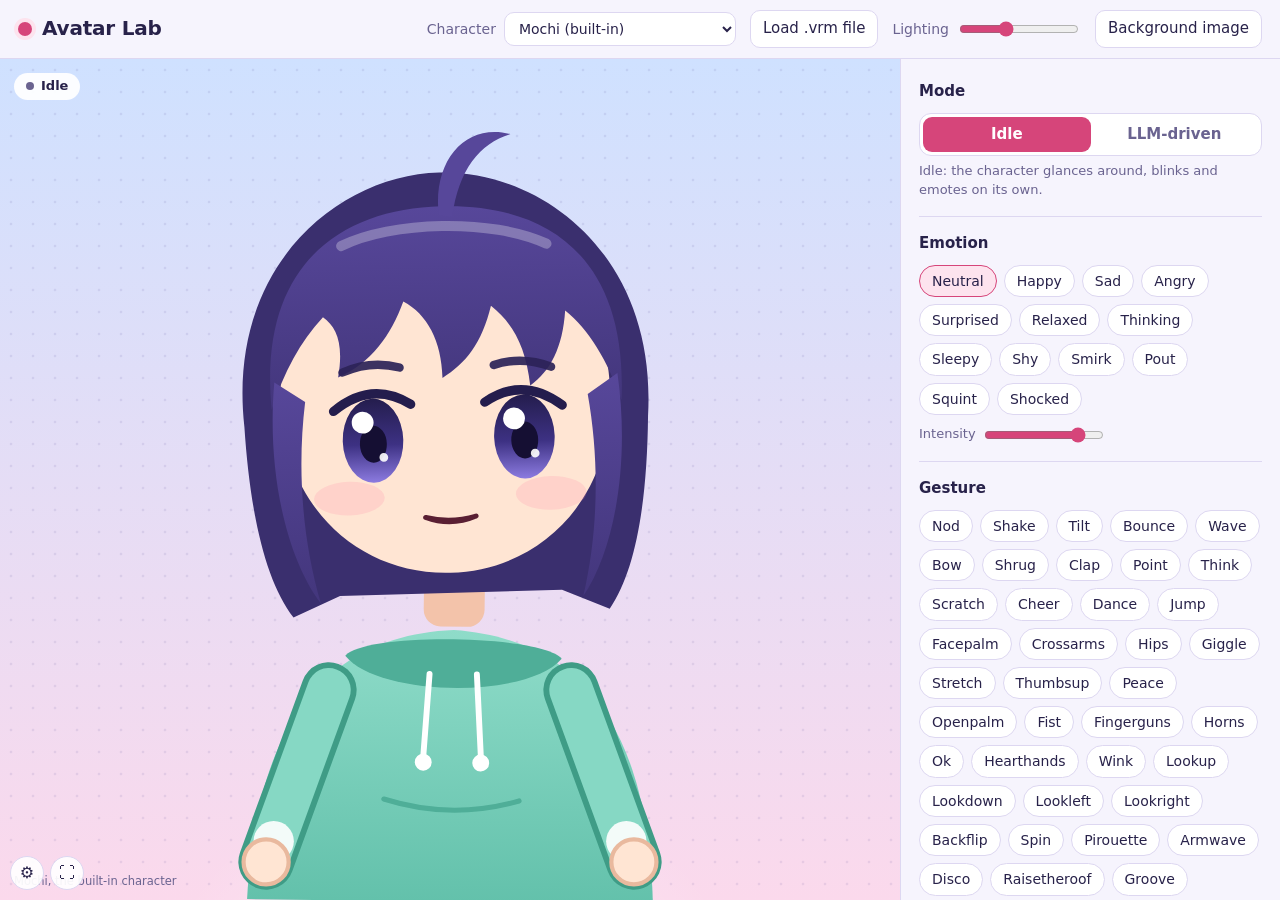
==== web/public/avatar/index.html @ e48d190e "voice: per-avatar Kokoro voice assignment (Avatar Lab) The voice the portal TTS (Kokoro, :7863) uses" ====
<!doctype html>
<html lang="en">
<head>
<meta charset="utf-8">
<meta name="viewport" content="width=device-width, initial-scale=1">
<title>Avatar Lab</title>
<style>
:root{
  --font: "M PLUS Rounded 1c", "Nunito", ui-rounded, "Segoe UI", system-ui, sans-serif;
  --stage-top:#cfe1ff; --stage-bot:#fbd9ec; --dots:rgba(70,60,140,.10);
  --panel:#f6f4fd; --ink:#28224a; --muted:#6a6390; --line:#ddd7f1;
  --chip:#ffffff; --chip-hover:#efeafe;
  --accent:#d6457a; --accent-ink:#ffffff; --accent-soft:#fde3ee;
  --live:#2b9c82; --warn:#c2572b;
  --bubble:rgba(255,255,255,.93);
}
@media (prefers-color-scheme: dark){
  :root{
    --stage-top:#27305c; --stage-bot:#4a2950; --dots:rgba(255,255,255,.07);
    --panel:#1c1932; --ink:#ece9ff; --muted:#a39dcb; --line:#353058;
    --chip:#262241; --chip-hover:#302a52; --accent:#ff6b9d; --accent-ink:#1c1932; --accent-soft:#3d2442;
    --live:#5fd3b5; --warn:#ff9a6b; --bubble:rgba(30,26,52,.92);
  }
}
*{box-sizing:border-box}
/* Embedded (?embed=1): only the character, on a transparent background, for hosting inside another app */
html.embed, html.embed body{background:transparent}
/* The embed hides the app's chrome, but keeps the chosen background and a small
   picker so the character, framing and background can be changed from the voice
   stage itself — the voice app reuses these choices via localStorage (same origin)
   and the message channel. */
html.embed .bar, html.embed .panel, html.embed .stage-top, html.embed .credit, html.embed .subtitle{display:none !important}
html.embed #bgImage{z-index:0}
html.embed .app{grid-template-rows:1fr;height:100%} html.embed .layout{grid-template-columns:1fr;grid-template-rows:1fr}
html.embed .stage{background:none} html.embed .stage::after{display:none}
[hidden]{display:none !important}
html,body{height:100%;margin:0}
body{font-family:var(--font);color:var(--ink);background:var(--panel);font-size:15px;line-height:1.45}
button,select,input,textarea{font:inherit;color:inherit}
:focus-visible{outline:3px solid var(--accent);outline-offset:2px}

.app{display:grid;grid-template-rows:auto 1fr;height:100%}
.bar{display:flex;align-items:center;gap:14px;padding:10px 18px;border-bottom:1px solid var(--line);flex-wrap:wrap}
.brand{font-weight:800;font-size:20px;letter-spacing:-.01em;margin-right:auto;display:flex;align-items:center;gap:10px}
.brand-dot{width:14px;height:14px;border-radius:50%;background:var(--accent);box-shadow:0 0 0 4px var(--accent-soft)}
.bar label{display:flex;align-items:center;gap:8px;color:var(--muted);font-size:14px}
select{background:var(--chip);border:1px solid var(--line);border-radius:10px;padding:7px 10px;color:var(--ink)}
.btn{background:var(--chip);border:1px solid var(--line);border-radius:10px;padding:7px 12px;cursor:pointer;font-weight:500}
.btn:hover{background:var(--chip-hover)}
.btn.primary{background:var(--accent);border-color:var(--accent);color:var(--accent-ink);font-weight:700}
.btn.primary:hover{filter:brightness(1.06)}
.btn:disabled{opacity:.5;cursor:not-allowed}

.layout{display:grid;grid-template-columns:minmax(0,1fr) 380px;min-height:0}
.stage{position:relative;overflow:hidden;min-height:0;
  background:
    radial-gradient(circle, var(--dots) 1.5px, transparent 1.6px) 0 0/22px 22px,
    linear-gradient(180deg,var(--stage-top),var(--stage-bot));}
.stage::after{content:"";position:absolute;left:50%;bottom:-38%;width:70%;height:55%;transform:translateX(-50%);
  background:radial-gradient(ellipse at center, rgba(255,255,255,.45), transparent 65%);pointer-events:none}
#svgAvatar{position:absolute;inset:0;width:100%;height:100%;z-index:1}
#vrmCanvas{position:absolute;inset:0;width:100%;height:100%;z-index:1;display:block}
.stage-top{position:absolute;top:14px;left:14px;right:14px;display:flex;gap:8px;align-items:center;z-index:5;flex-wrap:wrap}
/* In-voice-stage picker: a small gear button (bottom-left, out of the way) that
   opens character / framing / background selectors over the transparent stage. */
.picker{position:absolute;left:10px;bottom:10px;z-index:6;display:flex;flex-direction:column;align-items:flex-start;gap:6px}
.picker-row{display:flex;gap:6px;align-items:center}
.picker-row .pick-size{width:76px;height:34px;accent-color:var(--accent);cursor:pointer}
.picker-toggle{width:34px;height:34px;border-radius:50%;border:1px solid var(--line);background:var(--bubble);cursor:pointer;font-size:16px;display:grid;place-items:center;color:var(--ink)}
.picker-toggle:hover{background:var(--accent-soft)}
.picker-body{background:var(--bubble);border:1px solid var(--line);border-radius:12px;padding:12px 14px;display:flex;flex-direction:column;gap:10px;min-width:230px;max-width:70vw;box-shadow:0 6px 24px rgba(20,10,40,.18)}
.picker-body label{display:flex;align-items:center;gap:8px;color:var(--muted);font-size:13px;white-space:nowrap}
.picker-body select{flex:1;min-width:0}
.picker-body label:has(> input[type=range]){display:flex}
.picker-body input[type=range]{flex:1;width:auto;accent-color:var(--accent)}
.pick-scale-val{font-size:12px;color:var(--muted);min-width:36px;text-align:right;flex:none}
.picker-actions{display:flex;gap:8px}
.picker-actions .btn{padding:5px 10px;font-size:13px}
.picker .hint{margin:0;font-size:12px;color:var(--muted);min-height:1em}
.badge{background:var(--bubble);border-radius:999px;padding:4px 12px;font-size:13px;font-weight:700;display:inline-flex;align-items:center;gap:7px}
.badge .pip{width:8px;height:8px;border-radius:50%;background:var(--muted)}
.badge.live .pip{background:var(--live)}
.badge.talk .pip{background:var(--accent);animation:pulse .8s infinite alternate}
@keyframes pulse{to{transform:scale(1.6);opacity:.5}}
.stage-top select{margin-left:auto;background:var(--bubble);border:none;font-size:13px}
.subtitle{position:absolute;left:50%;bottom:22px;transform:translateX(-50%);max-width:min(80%,640px);z-index:5;
  background:var(--bubble);border-radius:18px;padding:10px 18px;font-size:17px;font-weight:500;text-align:center;
  box-shadow:0 6px 24px rgba(40,30,90,.12)}
.credit{position:absolute;left:14px;bottom:10px;font-size:11.5px;color:var(--muted);z-index:4;max-width:60%}
.loading,.drop-hint{position:absolute;inset:0;display:grid;place-items:center;z-index:8;font-weight:700;font-size:18px;
  background:color-mix(in srgb, var(--panel) 55%, transparent);backdrop-filter:blur(3px)}
/* The ✕ that closes the enlarged (near-fullscreen) avatar view. Sits in the upper-right
   of the stage, above everything, and is hidden until the host reports full:true. */
.avatar-full-close{position:absolute;top:14px;right:14px;z-index:9;width:40px;height:40px;border-radius:50%;
  border:1px solid var(--line);background:var(--bubble);color:var(--ink);font-size:18px;line-height:1;cursor:pointer;
  display:grid;place-items:center;box-shadow:0 4px 18px rgba(40,30,90,.16)}
.avatar-full-close:hover{background:var(--accent-soft);border-color:var(--accent)}
/* Only hide the page's own ✕ when it is genuinely inside a host iframe (html.avatar-embedded,
   set from JS when window.parent !== window) — then the host supplies the single upper-right ✕.
   A directly-opened ?embed=1 page (top-level, no host) keeps its own ✕ as the native-fullscreen
   close button, and the standalone /avatar/ page keeps it too. */
html.avatar-embedded .avatar-full-close{display:none !important}
.drop-hint{border:3px dashed var(--accent);margin:12px;border-radius:20px}
.emotes{position:absolute;inset:0;pointer-events:none;z-index:6}
.emote{position:absolute;font-weight:800;font-size:40px;line-height:1;transform:translate(-50%,-50%);
  animation:emote 1.7s cubic-bezier(.2,.9,.3,1) forwards;text-shadow:0 2px 0 rgba(255,255,255,.7)}
.emote svg{width:44px;height:44px;display:block}
@keyframes emote{
  0%{opacity:0;transform:translate(-50%,-30%) scale(.4)}
  18%{opacity:1;transform:translate(-50%,-60%) scale(1.15)}
  30%{transform:translate(-50%,-65%) scale(1)}
  100%{opacity:0;transform:translate(-40%,-160%) scale(1)}
}
.e-happy{color:#e2557f}.e-surprised{color:#e9a21a}.e-thinking{color:#6b5bd2}.e-sleepy{color:#5c7bd6}.e-shy{color:#ff6f9a}

.panel{border-left:1px solid var(--line);overflow-y:auto;padding:6px 18px 30px}
.sec{padding:16px 0;border-bottom:1px solid var(--line)}
.sec:last-child{border-bottom:none}
.sec h2{font-size:15px;font-weight:800;margin:0 0 10px}
.hint{color:var(--muted);font-size:13px;margin:6px 0 0}
.seg{display:grid;grid-template-columns:1fr 1fr;background:var(--chip);border:1px solid var(--line);border-radius:12px;padding:3px}
.seg button{border:none;background:none;padding:7px;border-radius:9px;cursor:pointer;font-weight:700;color:var(--muted)}
.seg button[aria-pressed="true"]{background:var(--accent);color:var(--accent-ink)}
.chips{display:flex;flex-wrap:wrap;gap:7px}
.chip{background:var(--chip);border:1px solid var(--line);border-radius:999px;padding:5px 12px;cursor:pointer;font-size:14px}
.chip:hover{background:var(--chip-hover)}
.chip.on{border-color:var(--accent);background:var(--accent-soft)}
.row{display:flex;gap:8px;align-items:center;flex-wrap:wrap;margin-top:10px}
.row label{font-size:13px;color:var(--muted);display:flex;gap:6px;align-items:center}
input[type=range]{accent-color:var(--accent);width:120px}
input[type=text],textarea{width:100%;background:var(--chip);border:1px solid var(--line);border-radius:10px;padding:8px 10px}
textarea{min-height:108px;resize:vertical;font-size:14px}
.status{font-size:13px;font-weight:700;color:var(--muted)}
.status.ok{color:var(--live)}.status.bad{color:var(--warn)}
.log{font-size:12px;color:var(--muted);max-height:150px;overflow:auto;background:var(--chip);border:1px solid var(--line);border-radius:10px;padding:8px 10px;white-space:pre-wrap;word-break:break-word}
code{font-size:12.5px;background:var(--chip);border:1px solid var(--line);border-radius:5px;padding:0 4px}

/* Mobile/narrow layout for the STANDALONE page only. The embedded (voice-stage)
   iframe is always narrow, so this must NOT fire there: in embed the stage must
   fill the whole iframe (100% height). Otherwise the character + background stop
   at 62vh and the bottom third shows the host's white background. */
@media (max-width: 860px){
  html:not(.embed) .layout{grid-template-columns:1fr;grid-template-rows:62vh auto}
  html:not(.embed) .panel{border-left:none;border-top:1px solid var(--line);overflow:visible}
  html:not(.embed) .app{height:auto}
}
</style>
<script src="avatar-boot.js"></script>
<!-- Optional companion file listing extra characters. Missing is fine. -->
<script src="characters.js"></script>
<!-- Kokoro speaker roster for the per-character "Speaking voice" selector. -->
<script src="kokoro-voices.js"></script>
<script src="backgrounds.js"></script>
</head>
<body>
<div class="app">
  <header class="bar">
    <div class="brand"><span class="brand-dot" aria-hidden="true"></span>Avatar Lab</div>
    <label>Character <select id="charSelect"></select></label>
    <button class="btn" id="loadBtn">Load .vrm file</button>
    <label title="Brightness of the 3D lighting. Pale skin can wash out to white if too bright.">Lighting <input type="range" id="bright" min="40" max="120" step="5" value="70"></label>
    <button class="btn" id="bgBtn">Background image</button>
    <button class="btn" id="bgClear" hidden>Clear background</button>
    <input type="file" id="bgInput" accept="image/*" hidden>
    <input type="file" id="fileInput" accept=".vrm,.glb,.png,.jpg,.jpeg,.webp,.ktx2" multiple hidden>
  </header>

  <main class="layout">
    <section class="stage" id="stage" aria-label="Avatar stage">
      <canvas id="bgImage" style="position:absolute;inset:0;width:100%;height:100%;z-index:0;display:block" hidden></canvas>
      <img id="bgGif" style="position:absolute;inset:0;width:100%;height:100%;object-fit:cover;z-index:0" hidden alt="">
      <svg id="svgAvatar" viewBox="0 0 400 500" preserveAspectRatio="xMidYMax meet" aria-hidden="true"></svg>
      <canvas id="vrmCanvas" hidden></canvas>
      <div class="emotes" id="emotes"></div>
      <button type="button" id="fullClose" class="avatar-full-close" hidden title="Return to the small view" aria-label="Return to the small view">✕</button>
      <div class="stage-top">
        <span class="badge" id="modeBadge"><span class="pip"></span><span>Idle</span></span>
        <span class="badge" id="talkBadge" hidden><span class="pip"></span>Speaking</span>
        <select id="framing" aria-label="Camera framing" hidden>
          <option value="face">Face</option>
          <option value="bust" selected>Upper body</option>
          <option value="full">Full body</option>
        </select>
      </div>
      <div class="subtitle" id="subtitle" hidden></div>
      <div class="credit" id="credit"></div>
      <div class="loading" id="loading" hidden>Loading character…</div>
      <div class="drop-hint" id="dropHint" hidden>Drop a .vrm file (and any texture files) to load it</div>
      <div class="picker" id="picker" hidden>
        <div class="picker-row"><button class="picker-toggle" id="pickerToggle" title="Choose character and background">⚙</button><input class="pick-size" type="range" id="pickX" min="20" max="100" step="5" value="100" title="Panel width" aria-label="Avatar panel width"><input class="pick-size" type="range" id="pickY" min="20" max="100" step="5" value="100" title="Panel height" aria-label="Avatar panel height"><button class="picker-toggle" id="pickExpand" title="Enlarge the avatar" aria-label="Enlarge the avatar">⛶</button></div>
        <div class="picker-body" id="pickerBody" hidden>
          <label>Character <select id="pickChar"></select></label>
          <label>Framing <select id="pickFraming">
            <option value="face">Face</option>
            <option value="bust">Upper body</option>
            <option value="full">Full body</option>
          </select></label>
          <label>Position <input type="range" id="pickPos" min="0" max="100" step="1" value="50" aria-label="Horizontal position in the stage"></label>
          <label>Character size <input type="range" id="pickScale" min="50" max="100" step="1" value="100" aria-label="Character size — shrinks the character, not the picture or background"> <span class="pick-scale-val" id="pickScaleVal">100%</span></label>
          <label>Background <select id="pickBg"></select></label>
          <label>Speaking voice <select id="pickVoice" aria-label="Speaking voice (Kokoro)"></select></label>
          <div class="picker-actions">
            <button class="btn" id="pickUploadBg">Upload image…</button>
            <button class="btn" id="pickClose">Done</button>
          </div>
          <p class="hint" id="pickStatus"></p>
        </div>
      </div>
    </section>

    <aside class="panel">
      <div class="sec">
        <h2>Mode</h2>
        <div class="seg" role="group" aria-label="Mode">
          <button id="modeIdle" aria-pressed="true">Idle</button>
          <button id="modeDriven" aria-pressed="false">LLM-driven</button>
        </div>
        <p class="hint" id="modeHint">Idle: the character glances around, blinks and emotes on its own.</p>
      </div>

      <div class="sec">
        <h2>Emotion</h2>
        <div class="chips" id="emotionChips"></div>
        <div id="customWrap" hidden>
          <p class="hint" style="margin:10px 0 6px">This character's own expressions (tag: <code>[expr:Name]</code>)</p>
          <div class="chips" id="customChips"></div>
        </div>
        <div class="row"><label>Intensity <input type="range" id="intensity" min="0.1" max="1" step="0.05" value="0.85"></label></div>
      </div>

      <div class="sec">
        <h2>Gesture</h2>
        <div class="chips" id="gestureChips"></div>
      </div>

      <div class="sec">
        <h2>Martial arts poses</h2>
        <div class="chips" id="poseChips"></div>
        <h2 style="margin-top:14px">Ballet poses</h2>
        <div class="chips" id="balletChips"></div>
        <p class="hint">3D characters only. Tag: <code>[pose:horse]</code>, or <code>[pose:horse:5]</code> to hold for 5 seconds. Full body framing shows the legs.
          Poses from <em>Martial Arts Pose Pack</em> (CC BY) and <em>Ballet Poses Exhibit</em> by Luminestrial, adapted from Virt-A-Mate.</p>
      </div>

      <div class="sec">
        <h2>Simulated LLM reply</h2>
        <textarea id="sayText" spellcheck="false"></textarea>
        <p class="hint">Tags like <code>[happy]</code>, <code>[sad:0.5]</code> or <code>[wave]</code> fire at that point in the speech. JSON commands work too.</p>
        <div class="row">
          <button class="btn primary" id="runBtn">Speak it</button>
          <button class="btn" id="stopBtn">Stop</button>
          <select id="sampleSelect" aria-label="Load a sample">
            <option value="">Load a sample…</option>
            <option value="tags">Tagged text</option>
            <option value="json">JSON commands</option>
            <option value="long">Longer reply</option>
            <option value="gestures">Gesture tour</option>
          </select>
        </div>
        <div class="row">
          <label><input type="checkbox" id="ttsOn" checked> Browser voice</label>
          <select id="voiceSelect" aria-label="Voice" style="max-width:190px"></select>
        </div>
        <div class="row">
          <label>Speaking voice <select id="kokoroVoice" aria-label="Speaking voice (Kokoro)" style="max-width:190px"></select></label>
        </div>
        <p class="hint" style="margin-top:0">“Speaking voice” is the Kokoro voice the portal’s TTS uses when this character talks in voice mode. It is remembered per character, so the choice sticks every time this avatar is picked. “Browser voice” only affects this page’s own demo speech.</p>
        <div class="row">
          <label>Rate <input type="range" id="rate" min="0.6" max="1.6" step="0.05" value="1"></label>
          <label>Pitch <input type="range" id="pitch" min="0.5" max="2" step="0.05" value="1.15"></label>
        </div>
      </div>

      <div class="sec">
        <h2>Lip sync from microphone</h2>
        <p class="hint" style="margin-top:0">Tests the audio-driven mouth path that real TTS audio will use later.</p>
        <div class="row"><button class="btn" id="micBtn">Start microphone</button></div>
      </div>

      <div class="sec">
        <h2>Remote control</h2>
        <input type="text" id="wsUrl" value="ws://localhost:8765" aria-label="WebSocket address">
        <div class="row">
          <button class="btn" id="wsBtn">Connect</button>
          <span class="status" id="wsStatus">Not connected</span>
        </div>
        <p class="hint">Also listens for <code>window.avatar.command({...})</code>, <code>postMessage({avatar:{...}})</code> and BroadcastChannel <code>avatar-lab</code>.</p>
      </div>

      <div class="sec" id="modelCheck" hidden>
        <h2>Model check</h2>
        <p id="checkVerdict" style="margin:0;white-space:pre-line"></p>
        <div class="log" id="checkDetails" style="margin-top:10px"></div>
        <div class="row"><button class="btn" id="copyCheck">Copy report</button></div>
      </div>

      <div class="sec">
        <h2>Event log</h2>
        <div class="log" id="log" aria-live="polite"></div>
      </div>
    </aside>
  </main>
</div>

<!-- three.js r169 (MIT) + @pixiv/three-vrm 3.x (MIT) + Basis Universal transcoder (Apache-2.0) + meshoptimizer decoder (MIT), bundled inline so the file works offline.
     Loaded lazily by avatar-app.js (ensureLibs) the first time a .vrm character is
     picked, so the built-in 2D character and the page itself load without the 1.7 MB 3D stack. -->

<script src="avatar-app.js"></script>
</body>
</html>
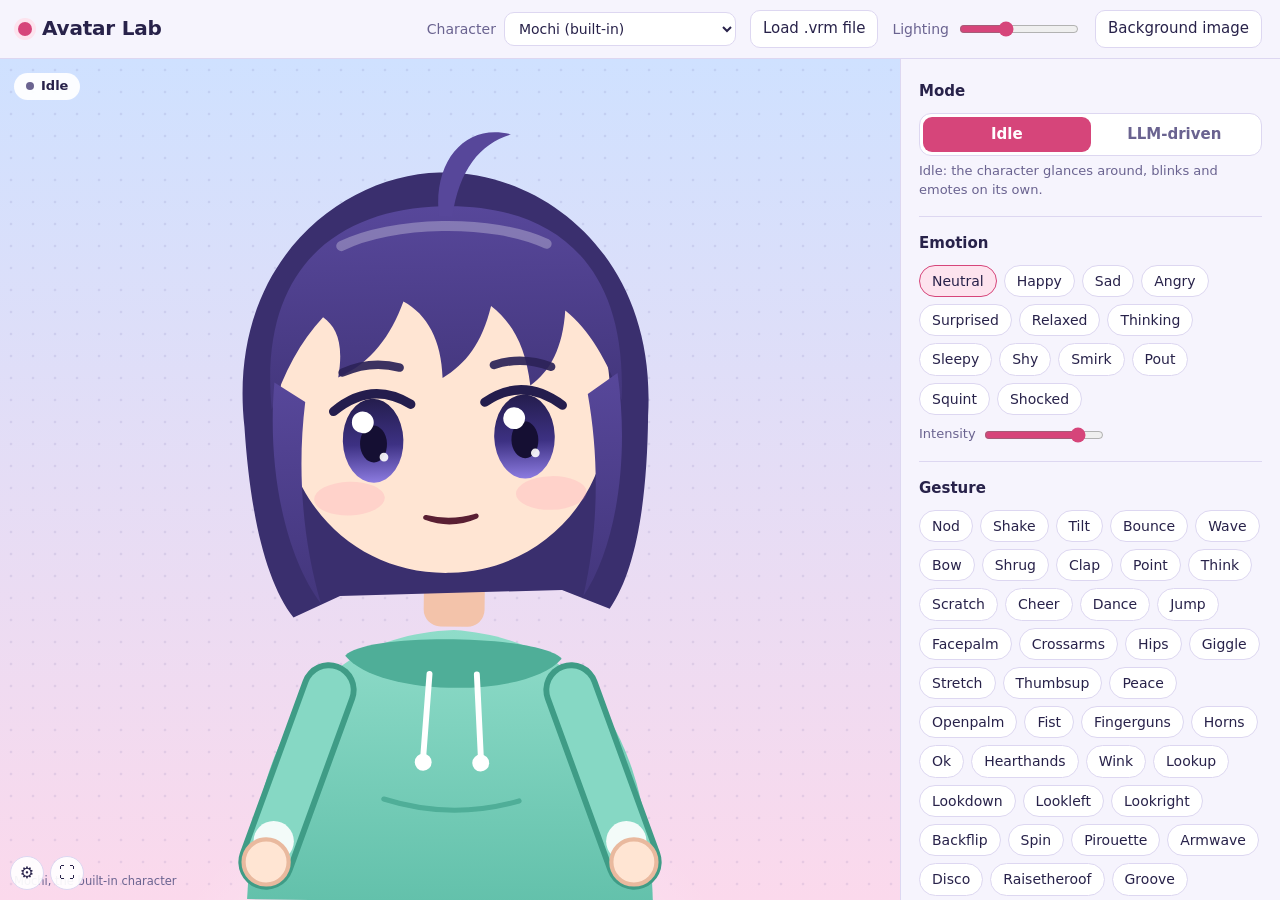
==== commit d57bf324: "voice: fix per-avatar voice + add in-page Kokoro voice preview Two gaps from the first pass: 1. Chan" ====
--- a/web/public/avatar/index.html
+++ b/web/public/avatar/index.html
@@ -200,6 +200,7 @@
           <label>Background <select id="pickBg"></select></label>
           <label>Speaking voice <select id="pickVoice" aria-label="Speaking voice (Kokoro)"></select></label>
           <div class="picker-actions">
+            <button class="btn" id="pickTestVoice" title="Hear this character’s Kokoro voice (plays a short line through the portal’s TTS)">Test voice</button>
             <button class="btn" id="pickUploadBg">Upload image…</button>
             <button class="btn" id="pickClose">Done</button>
           </div>
@@ -263,8 +264,9 @@
         </div>
         <div class="row">
           <label>Speaking voice <select id="kokoroVoice" aria-label="Speaking voice (Kokoro)" style="max-width:190px"></select></label>
-        </div>
-        <p class="hint" style="margin-top:0">“Speaking voice” is the Kokoro voice the portal’s TTS uses when this character talks in voice mode. It is remembered per character, so the choice sticks every time this avatar is picked. “Browser voice” only affects this page’s own demo speech.</p>
+          <button class="btn" id="testKokoroBtn" title="Plays a short line through the portal's Kokoro TTS — the same voice this character gets in voice mode. The “Browser voice” test above never uses Kokoro.">Test Kokoro voice</button>
+        </div>
+        <p class="hint" style="margin-top:0">“Speaking voice” is the Kokoro voice the portal’s TTS uses when this character talks in voice mode. It is remembered per character, so the choice sticks every time this avatar is picked. “Browser voice” only affects this page’s own demo speech — press “Test Kokoro voice” to actually hear the Kokoro voice (it needs your portal login the first time).</p>
         <div class="row">
           <label>Rate <input type="range" id="rate" min="0.6" max="1.6" step="0.05" value="1"></label>
           <label>Pitch <input type="range" id="pitch" min="0.5" max="2" step="0.05" value="1.15"></label>
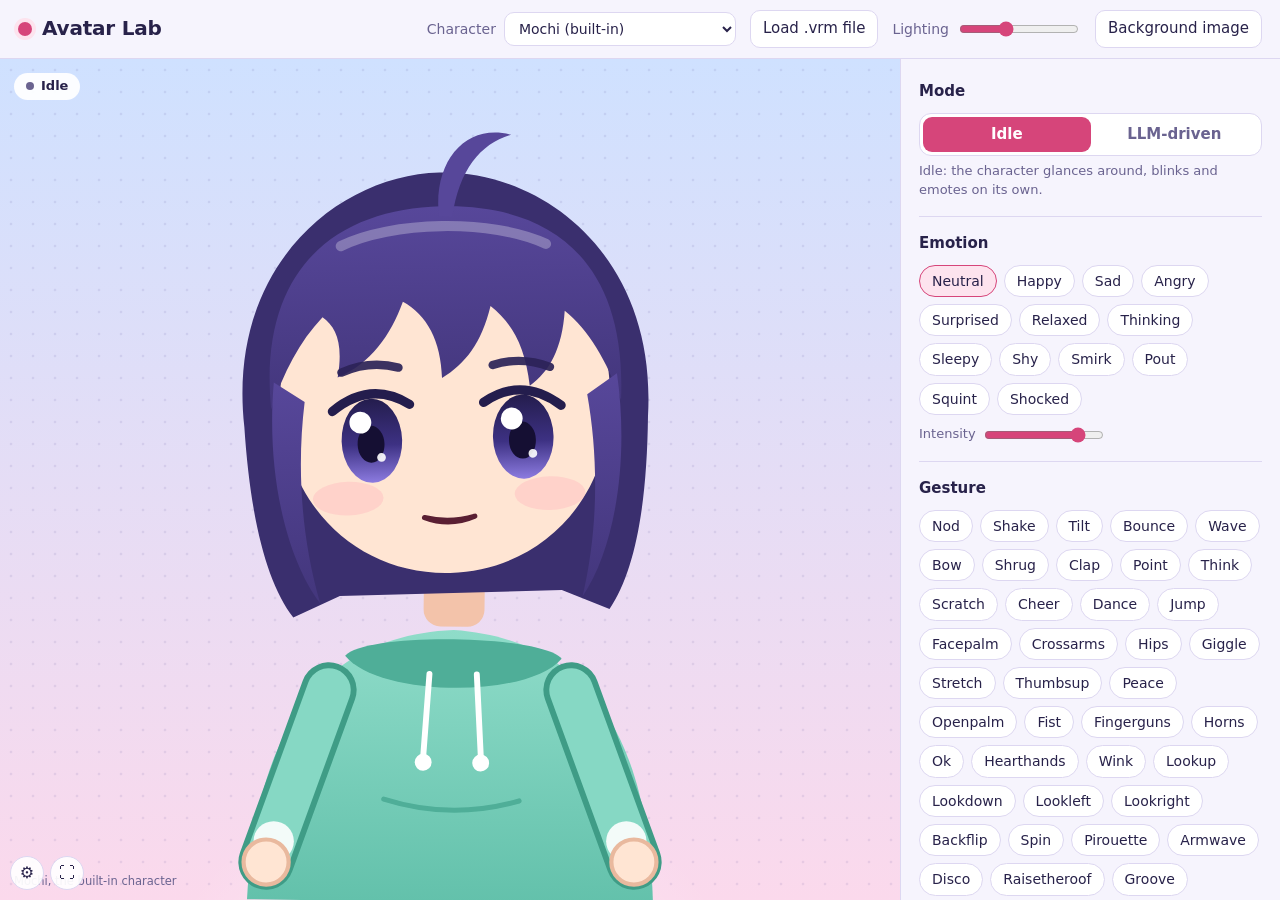
==== commit 7d7dce8e: "avatar: lower the 'Listening' status pill and stop the gear picker's top clipping - .voice-status ma" ====
--- a/web/public/avatar/index.html
+++ b/web/public/avatar/index.html
@@ -63,12 +63,17 @@
 .stage-top{position:absolute;top:14px;left:14px;right:14px;display:flex;gap:8px;align-items:center;z-index:5;flex-wrap:wrap}
 /* In-voice-stage picker: a small gear button (bottom-left, out of the way) that
    opens character / framing / background selectors over the transparent stage. */
-.picker{position:absolute;left:10px;bottom:10px;z-index:6;display:flex;flex-direction:column;align-items:flex-start;gap:6px}
+/* The gear picker is bottom-anchored and grows upward; when its body is tall, its top
+   (the gear + the Character select) used to rise past the stage's top edge and get clipped
+   by .stage{overflow:hidden}, so the avatar-choice control looked "almost invisible."
+   Capping the whole block to the stage height (and letting the body scroll below) keeps
+   the top row lower and always visible. */
+.picker{position:absolute;left:10px;bottom:10px;z-index:6;display:flex;flex-direction:column;align-items:flex-start;gap:6px;max-height:calc(100% - 20px)}
 .picker-row{display:flex;gap:6px;align-items:center}
 .picker-row .pick-size{width:76px;height:34px;accent-color:var(--accent);cursor:pointer}
 .picker-toggle{width:34px;height:34px;border-radius:50%;border:1px solid var(--line);background:var(--bubble);cursor:pointer;font-size:16px;display:grid;place-items:center;color:var(--ink)}
 .picker-toggle:hover{background:var(--accent-soft)}
-.picker-body{background:var(--bubble);border:1px solid var(--line);border-radius:12px;padding:12px 14px;display:flex;flex-direction:column;gap:10px;min-width:230px;max-width:70vw;box-shadow:0 6px 24px rgba(20,10,40,.18)}
+.picker-body{background:var(--bubble);border:1px solid var(--line);border-radius:12px;padding:12px 14px;display:flex;flex-direction:column;gap:10px;min-width:230px;max-width:70vw;box-shadow:0 6px 24px rgba(20,10,40,.18);flex:1 1 auto;min-height:0;overflow-y:auto;max-height:100%}
 .picker-body label{display:flex;align-items:center;gap:8px;color:var(--muted);font-size:13px;white-space:nowrap}
 .picker-body select{flex:1;min-width:0}
 .picker-body label:has(> input[type=range]){display:flex}
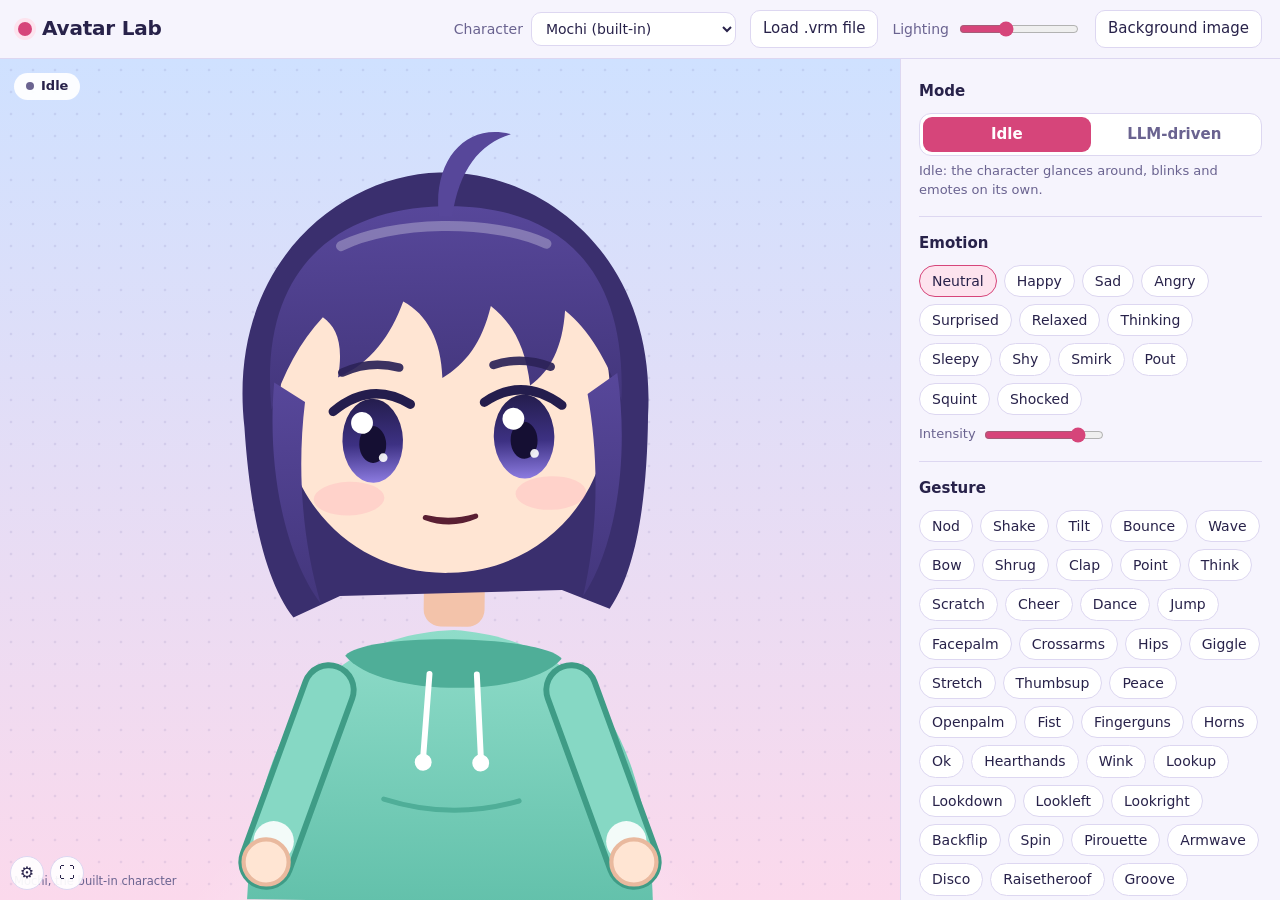
==== commit 3008b124: "avatar: exercise library (9 UI-PRMD clips) [exercise:NAME[:LOOPS]] silent tag (stripped before TTS/t" ====
--- a/web/public/avatar/index.html
+++ b/web/public/avatar/index.html
@@ -155,6 +155,7 @@
 <script src="characters.js"></script>
 <!-- Kokoro speaker roster for the per-character "Speaking voice" selector. -->
 <script src="kokoro-voices.js"></script>
+<script src="exercises.js"></script>
 <script src="backgrounds.js"></script>
 </head>
 <body>
@@ -244,6 +245,8 @@
         <div class="chips" id="poseChips"></div>
         <h2 style="margin-top:14px">Ballet poses</h2>
         <div class="chips" id="balletChips"></div>
+        <h2 style="margin-top:14px">Exercises</h2>
+        <div class="chips" id="exerciseChips"></div>
         <p class="hint">3D characters only. Tag: <code>[pose:horse]</code>, or <code>[pose:horse:5]</code> to hold for 5 seconds. Full body framing shows the legs.
           Poses from <em>Martial Arts Pose Pack</em> (CC BY) and <em>Ballet Poses Exhibit</em> by Luminestrial, adapted from Virt-A-Mate.</p>
       </div>
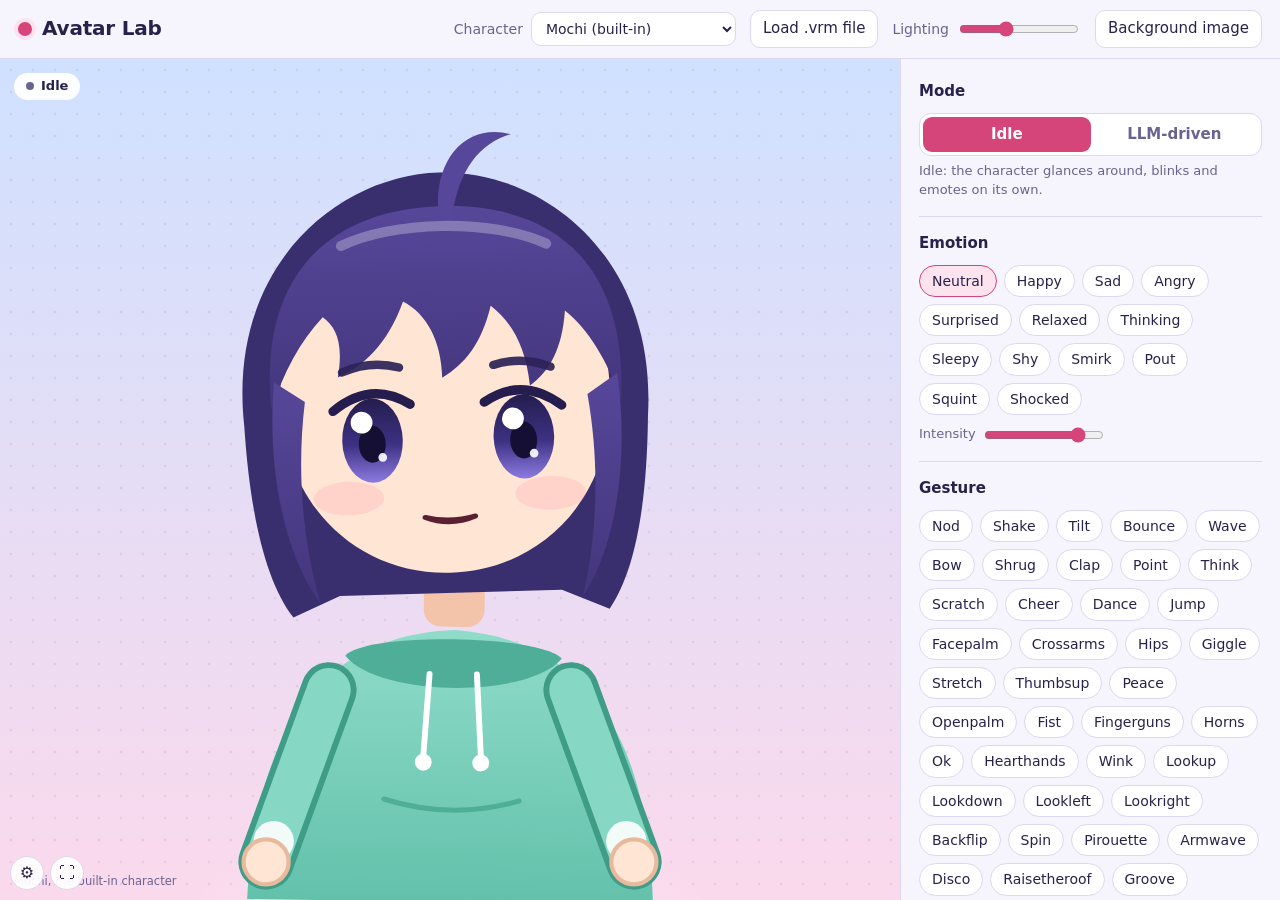
==== commit 2ccfbc87: "avatar: mixamo motion library (67 clips from idle-animations FBX set) - library.js: 61 animated clip" ====
--- a/web/public/avatar/index.html
+++ b/web/public/avatar/index.html
@@ -156,6 +156,7 @@
 <!-- Kokoro speaker roster for the per-character "Speaking voice" selector. -->
 <script src="kokoro-voices.js"></script>
 <script src="exercises.js"></script>
+<script src="library.js"></script>
 <script src="backgrounds.js"></script>
 </head>
 <body>
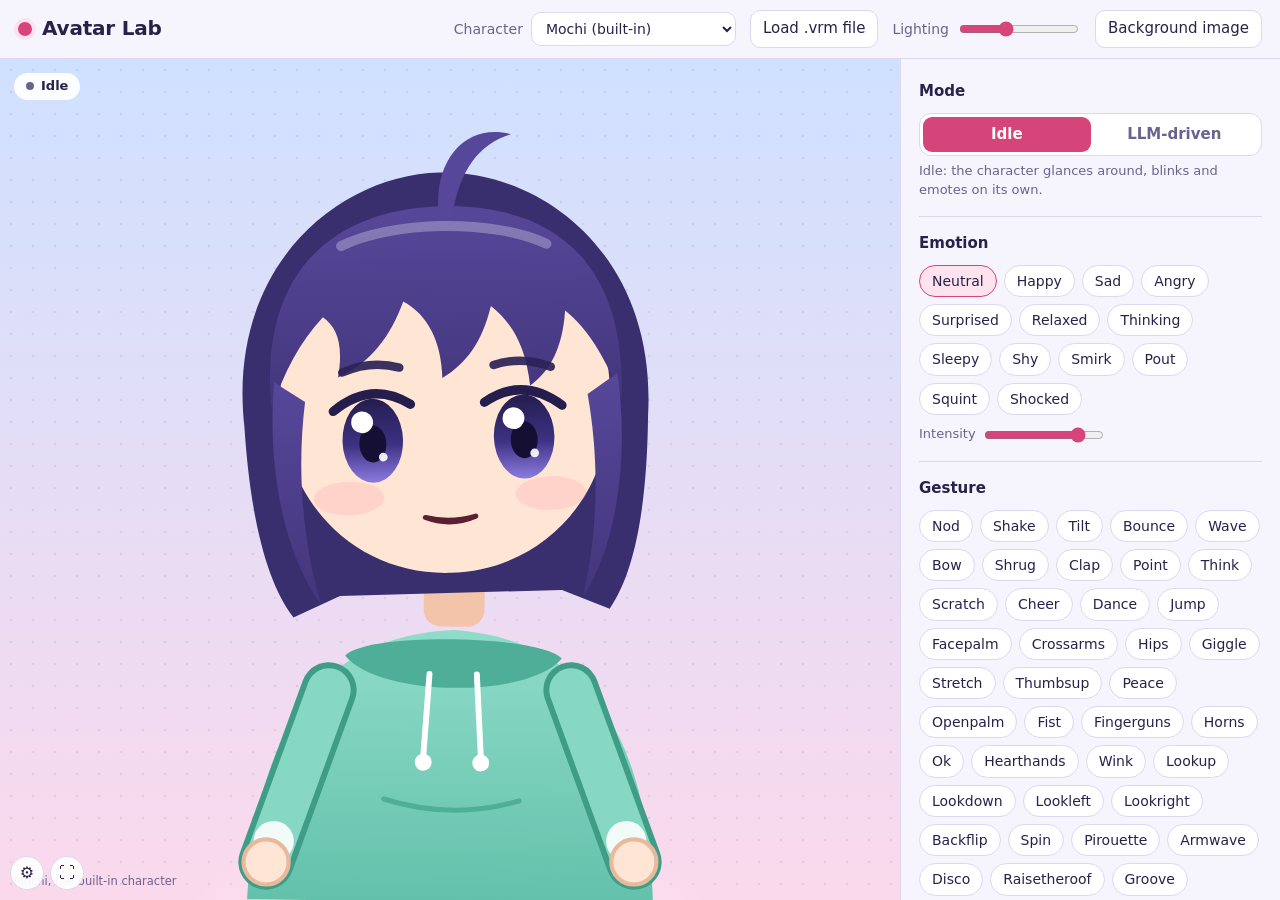
==== commit c1cee6c1: "Personality: move Mood into the avatar gear panel as a per-avatar, user-editable personality (build " ====
--- a/web/public/avatar/index.html
+++ b/web/public/avatar/index.html
@@ -82,6 +82,19 @@
 .picker-actions{display:flex;gap:8px}
 .picker-actions .btn{padding:5px 10px;font-size:13px}
 .picker .hint{margin:0;font-size:12px;color:var(--muted);min-height:1em}
+.persona-row{display:flex;gap:8px;align-items:center}
+.persona-row select{flex:1;min-width:0}
+/* Personality edit popup: a centered card over the stage (works on the full
+   page and the embedded gear view alike). */
+.persona-pop{position:fixed;inset:0;z-index:50;display:grid;place-items:center;background:rgba(40,30,90,.35)}
+.persona-pop[hidden]{display:none}
+.persona-card{background:var(--bubble);border:1px solid var(--line);border-radius:14px;box-shadow:0 10px 40px rgba(20,10,40,.30);padding:18px 20px;width:min(520px,92vw);display:flex;flex-direction:column;gap:12px}
+.persona-card h3{margin:0;font-size:15px;color:var(--ink)}
+.persona-card .hint{margin:0;font-size:12px;color:var(--muted)}
+.persona-card textarea{width:100%;min-height:110px;resize:vertical;font:13px var(--font);color:var(--ink);background:var(--panel);border:1px solid var(--line);border-radius:10px;padding:8px 10px}
+.persona-card .row{display:flex;gap:8px;align-items:center}
+.persona-card .row label{display:flex;gap:8px;align-items:center;color:var(--muted);font-size:13px;flex:1}
+.persona-card .row input{flex:1}
 .badge{background:var(--bubble);border-radius:999px;padding:4px 12px;font-size:13px;font-weight:700;display:inline-flex;align-items:center;gap:7px}
 .badge .pip{width:8px;height:8px;border-radius:50%;background:var(--muted)}
 .badge.live .pip{background:var(--live)}
@@ -206,6 +219,10 @@
           <label>Character size <input type="range" id="pickScale" min="50" max="100" step="1" value="100" aria-label="Character size — shrinks the character, not the picture or background"> <span class="pick-scale-val" id="pickScaleVal">100%</span></label>
           <label>Background <select id="pickBg"></select></label>
           <label>Speaking voice <select id="pickVoice" aria-label="Speaking voice (Kokoro)"></select></label>
+          <div class="persona-row">
+            <label>Personality <select id="pickPersona" aria-label="Personality (how the agent talks)"></select></label>
+            <button class="btn" id="pickPersonaEdit" title="Edit this personality's text — shared by every avatar that uses it.">Edit text…</button>
+          </div>
           <div class="picker-actions">
             <button class="btn" id="pickTestVoice" title="Hear this character’s Kokoro voice (plays a short line through the portal’s TTS)">Test voice</button>
             <button class="btn" id="pickUploadBg">Upload image…</button>
@@ -275,6 +292,11 @@
           <label>Speaking voice <select id="kokoroVoice" aria-label="Speaking voice (Kokoro)" style="max-width:190px"></select></label>
           <button class="btn" id="testKokoroBtn" title="Plays a short line through the portal's Kokoro TTS — the same voice this character gets in voice mode. The “Browser voice” test above never uses Kokoro.">Test Kokoro voice</button>
         </div>
+        <div class="row persona-row">
+          <label>Personality <select id="persona" aria-label="Personality (how the agent talks)"></select></label>
+          <button class="btn" id="personaEditBtn" title="Edit this personality's text — shared by every avatar that uses it. It changes how the agent talks, applied to your messages by the portal.">Edit text…</button>
+        </div>
+        <p class="hint" style="margin-top:0">“Personality” is how the agent talks to you. It is remembered per avatar (this character keeps its choice every time it is picked, and several avatars can share the same personality). “Edit text…” opens a popup where you change the personality's words — the change applies to your messages immediately and to every avatar using that personality.</p>
         <p class="hint" style="margin-top:0">“Speaking voice” is the Kokoro voice the portal’s TTS uses when this character talks in voice mode. It is remembered per character, so the choice sticks every time this avatar is picked. “Browser voice” only affects this page’s own demo speech — press “Test Kokoro voice” to actually hear the Kokoro voice (it needs your portal login the first time).</p>
         <div class="row">
           <label>Rate <input type="range" id="rate" min="0.6" max="1.6" step="0.05" value="1"></label>
@@ -317,6 +339,25 @@
      Loaded lazily by avatar-app.js (ensureLibs) the first time a .vrm character is
      picked, so the built-in 2D character and the page itself load without the 1.7 MB 3D stack. -->
 
+<!-- Personality edit popup: the single place the user rewrites a personality's
+     text. It is shared by every avatar that uses that personality, and the
+     portal folds the text into your messages (see avatar-app.js "Personality"). -->
+<div class="persona-pop" id="personaPop" hidden>
+  <div class="persona-card">
+    <h3>Edit personality</h3>
+    <p class="hint" id="personaPopHint"></p>
+    <div class="row">
+      <label>Name <input type="text" id="personaLabel" maxlength="40" aria-label="Personality name"></label>
+    </div>
+    <textarea id="personaText" spellcheck="true" aria-label="Personality text" placeholder="Describe how the agent should talk to you…"></textarea>
+    <p class="hint">This text is placed in front of each message you send, so the agent reads it first. Leave it empty (or pick Default) for the normal voice.</p>
+    <div class="row" style="justify-content:flex-end">
+      <button class="btn" id="personaPopCancel">Cancel</button>
+      <button class="btn primary" id="personaPopSave">Save</button>
+    </div>
+  </div>
+</div>
+
 <script src="avatar-app.js"></script>
 </body>
 </html>
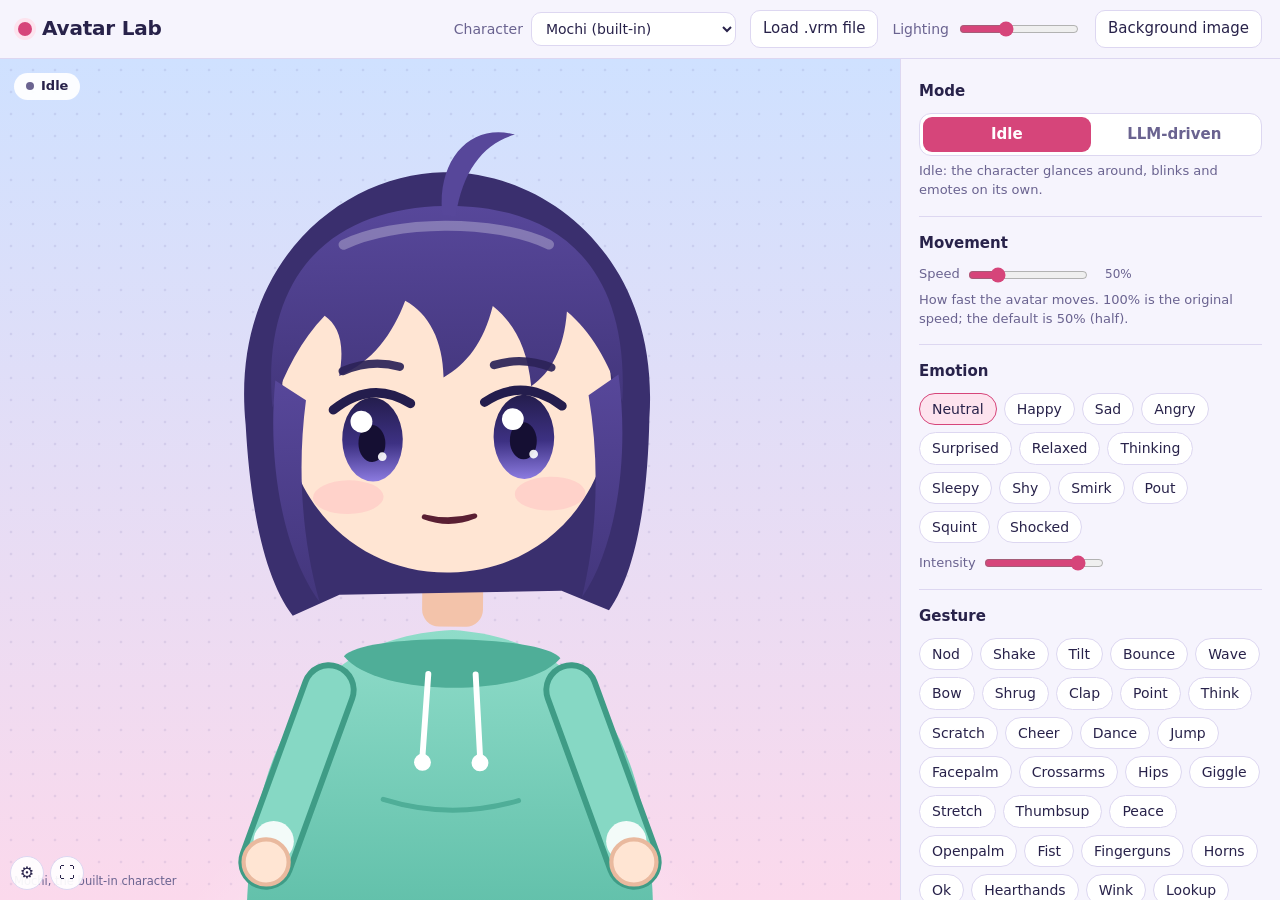
==== commit 292555c7: "Avatar: movement speed knob (build #66) Half-speed movements by default, live-tunable.  All avatar b" ====
--- a/web/public/avatar/index.html
+++ b/web/public/avatar/index.html
@@ -217,6 +217,7 @@
           </select></label>
           <label>Position <input type="range" id="pickPos" min="0" max="100" step="1" value="50" aria-label="Horizontal position in the stage"></label>
           <label>Character size <input type="range" id="pickScale" min="50" max="100" step="1" value="100" aria-label="Character size — shrinks the character, not the picture or background"> <span class="pick-scale-val" id="pickScaleVal">100%</span></label>
+          <label>Movement speed <input type="range" id="pickMotion" min="10" max="200" step="5" value="50" aria-label="Movement speed — how fast gestures, poses, dances and the idle sway play (100% is the original speed)"> <span class="pick-scale-val" id="pickMotionVal">50%</span></label>
           <label>Background <select id="pickBg"></select></label>
           <label>Speaking voice <select id="pickVoice" aria-label="Speaking voice (Kokoro)"></select></label>
           <div class="persona-row">
@@ -241,6 +242,12 @@
           <button id="modeDriven" aria-pressed="false">LLM-driven</button>
         </div>
         <p class="hint" id="modeHint">Idle: the character glances around, blinks and emotes on its own.</p>
+      </div>
+
+      <div class="sec">
+        <h2>Movement</h2>
+        <div class="row"><label>Speed <input type="range" id="pickMotion2" min="10" max="200" step="5" value="50" aria-label="Movement speed — scales how fast gestures, poses, dances and the idle sway play"> <span class="pick-scale-val" id="pickMotionVal2">50%</span></label></div>
+        <p class="hint">How fast the avatar moves. 100% is the original speed; the default is 50% (half).</p>
       </div>
 
       <div class="sec">
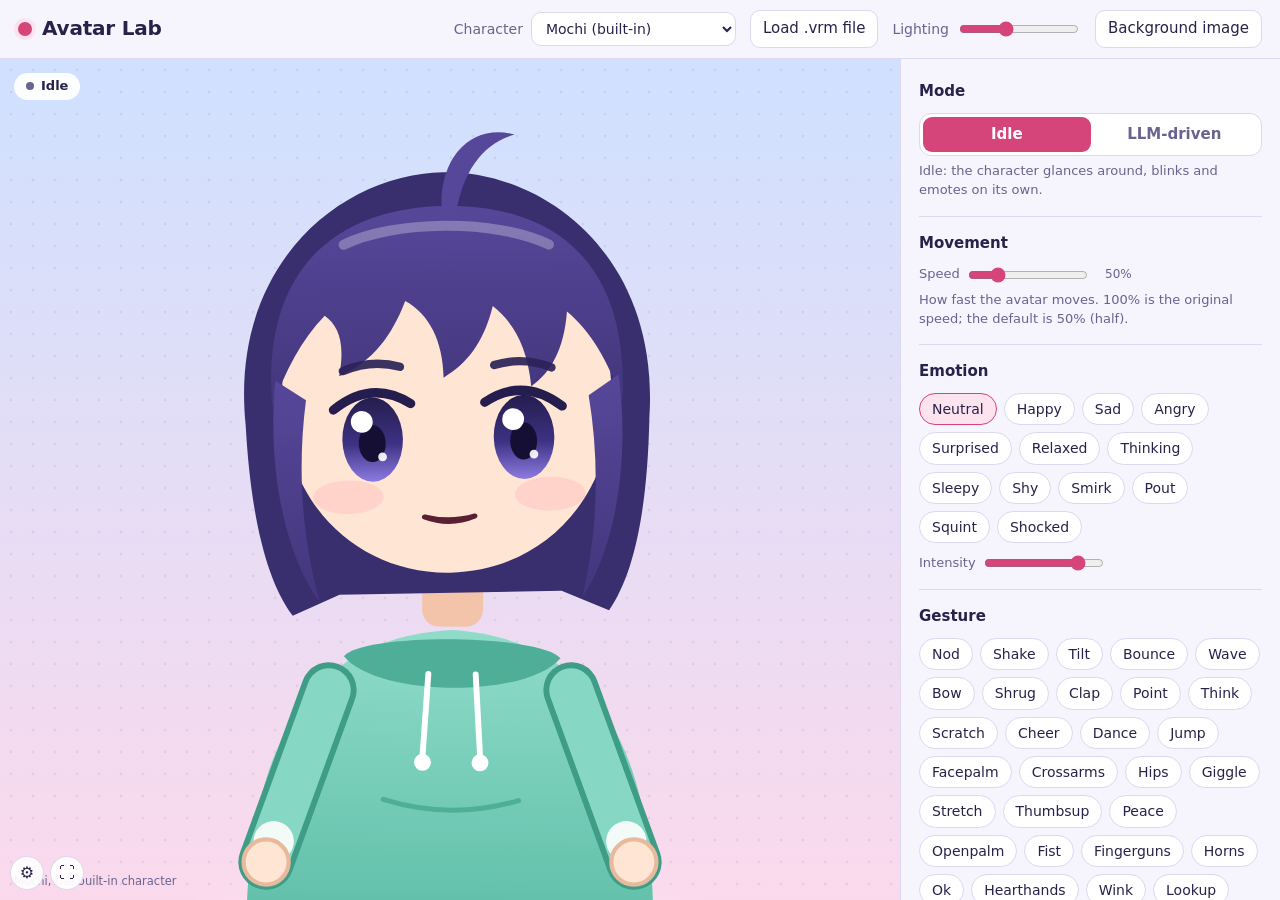
==== commit d2ca088f: "Soft noise gate on the playback path (build #67) Clone voices leave a quiet tonal codec bed in the g" ====
--- a/web/public/avatar/index.html
+++ b/web/public/avatar/index.html
@@ -220,6 +220,7 @@
           <label>Movement speed <input type="range" id="pickMotion" min="10" max="200" step="5" value="50" aria-label="Movement speed — how fast gestures, poses, dances and the idle sway play (100% is the original speed)"> <span class="pick-scale-val" id="pickMotionVal">50%</span></label>
           <label>Background <select id="pickBg"></select></label>
           <label>Speaking voice <select id="pickVoice" aria-label="Speaking voice (Kokoro)"></select></label>
+          <label><input type="checkbox" id="pickSoftgate" checked> Soft noise gate — <span style="color:var(--muted);font-size:12px">removes the hum clone voices leave in the gaps between sentences (on = default; clean voices are unaffected)</span></label>
           <div class="persona-row">
             <label>Personality <select id="pickPersona" aria-label="Personality (how the agent talks)"></select></label>
             <button class="btn" id="pickPersonaEdit" title="Edit this personality's text — shared by every avatar that uses it.">Edit text…</button>
